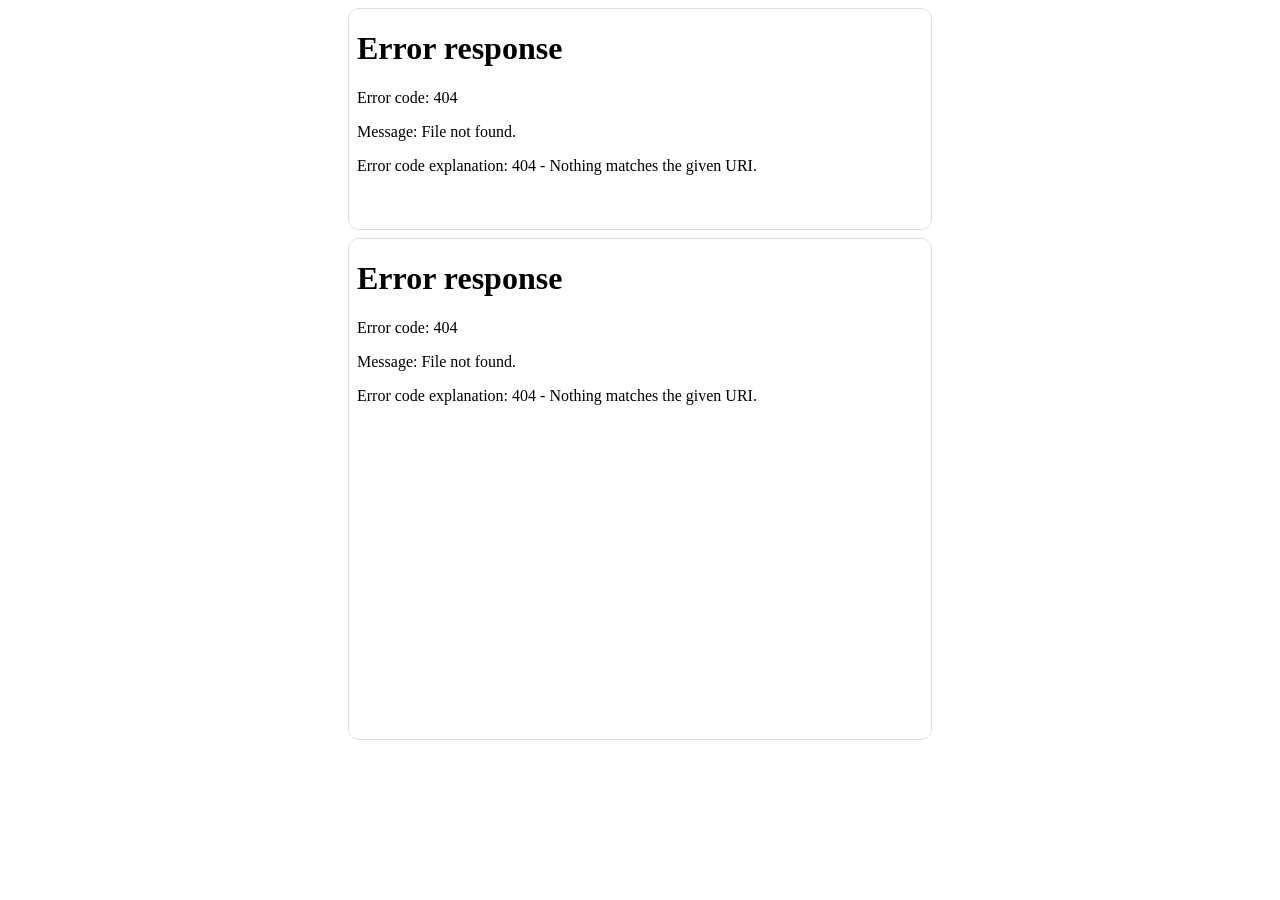
==== prototypes/phase1-review-shell/v0.7/index.html @ 96914268 "prototype: freeze Phase 1 final HTML interaction gate" ====
<!DOCTYPE html>
<html lang="en">
<head>
  <meta charset="UTF-8" />
  <meta name="viewport" content="width=device-width, initial-scale=1.0" />
  <title>KR Desktop Hub Final HTML Gate v0.7</title>
  <link rel="stylesheet" href="styles.css" />
</head>
<body>
  <main class="popup">
    <section class="widget-frame world-frame">
      <iframe id="worldFrame" title="KR World Time-Space prototype" src="../world_time_space_widget_prototype_v0.7/index.html"></iframe>
    </section>

    <section class="widget-frame trading-frame">
      <iframe id="tradingFrame" title="KR Trading Clock prototype" src="../trading_clock_widget_prototype_v0.5/index.html"></iframe>
    </section>
  </main>

  <section id="addCityOverlay" class="overlay" hidden aria-label="Add City chooser">
    <div class="chooser-card">
      <div class="chooser-head">
        <strong>Add city</strong>
        <button id="overlayClose" type="button">Close</button>
      </div>
      <input id="overlaySearch" class="chooser-search" type="search" placeholder="Search city or time zone" />
      <div id="overlayCityList" class="chooser-list"></div>
      <div id="overlayLimit" class="chooser-limit"></div>
    </div>
  </section>

  <script src="app.js"></script>
</body>
</html>
---- prototypes/phase1-review-shell/v0.7/styles.css ----
:root{
  --popup-width:600px;
  --world-default-height:220px;
  --trading-default-height:500px;
  --bg:#ffffff;
  --soft:#f5f7fa;
  --line:#d8dee7;
  --text:#18212b;
  --quiet:#8793a1
}
*{box-sizing:border-box}
html,body{
  margin:0;
  background:var(--bg);
  color:var(--text);
  font-family:Inter,Manrope,"Segoe UI",Arial,sans-serif
}
.popup{
  width:min(100vw,var(--popup-width));
  margin:0 auto;
  padding:8px;
  background:#fff
}
.widget-frame{
  overflow:hidden;
  border:1px solid var(--line);
  border-radius:11px;
  margin-bottom:8px;
  background:#fff
}
.widget-frame:last-child{margin-bottom:0}
iframe{
  display:block;
  width:100%;
  border:0;
  background:#fff
}
.world-frame iframe{height:var(--world-default-height)}
.trading-frame iframe{height:var(--trading-default-height)}
.overlay{
  position:fixed;
  inset:0;
  z-index:200;
  display:flex;
  align-items:flex-start;
  justify-content:center;
  padding-top:34px;
  background:rgba(30,40,52,.20)
}
.overlay[hidden]{display:none}
.chooser-card{
  width:min(440px,calc(100vw - 26px));
  max-height:min(560px,calc(100vh - 68px));
  overflow:auto;
  border:1px solid var(--line);
  border-radius:12px;
  padding:10px;
  background:#fff;
  box-shadow:0 18px 44px rgba(25,35,48,.24)
}
.chooser-head{
  display:flex;
  align-items:center;
  justify-content:space-between;
  gap:10px
}
button{
  border:1px solid var(--line);
  border-radius:8px;
  background:#fff;
  color:var(--text);
  padding:5px 7px;
  font:inherit;
  font-size:11px;
  cursor:pointer
}
button:hover{background:var(--soft)}
.chooser-search{
  width:100%;
  margin:9px 0 7px;
  border:1px solid var(--line);
  border-radius:8px;
  padding:8px 9px;
  font:inherit;
  font-size:12px
}
.chooser-list{display:grid;gap:3px}
.chooser-city{
  width:100%;
  border:0;
  border-radius:7px;
  padding:7px 8px;
  background:#fff;
  text-align:left
}
.chooser-city:hover{background:var(--soft)}
.chooser-city small{
  display:block;
  margin-top:2px;
  color:var(--quiet);
  font-size:9px
}
.chooser-limit{
  padding-top:7px;
  color:var(--quiet);
  font-size:9px
}
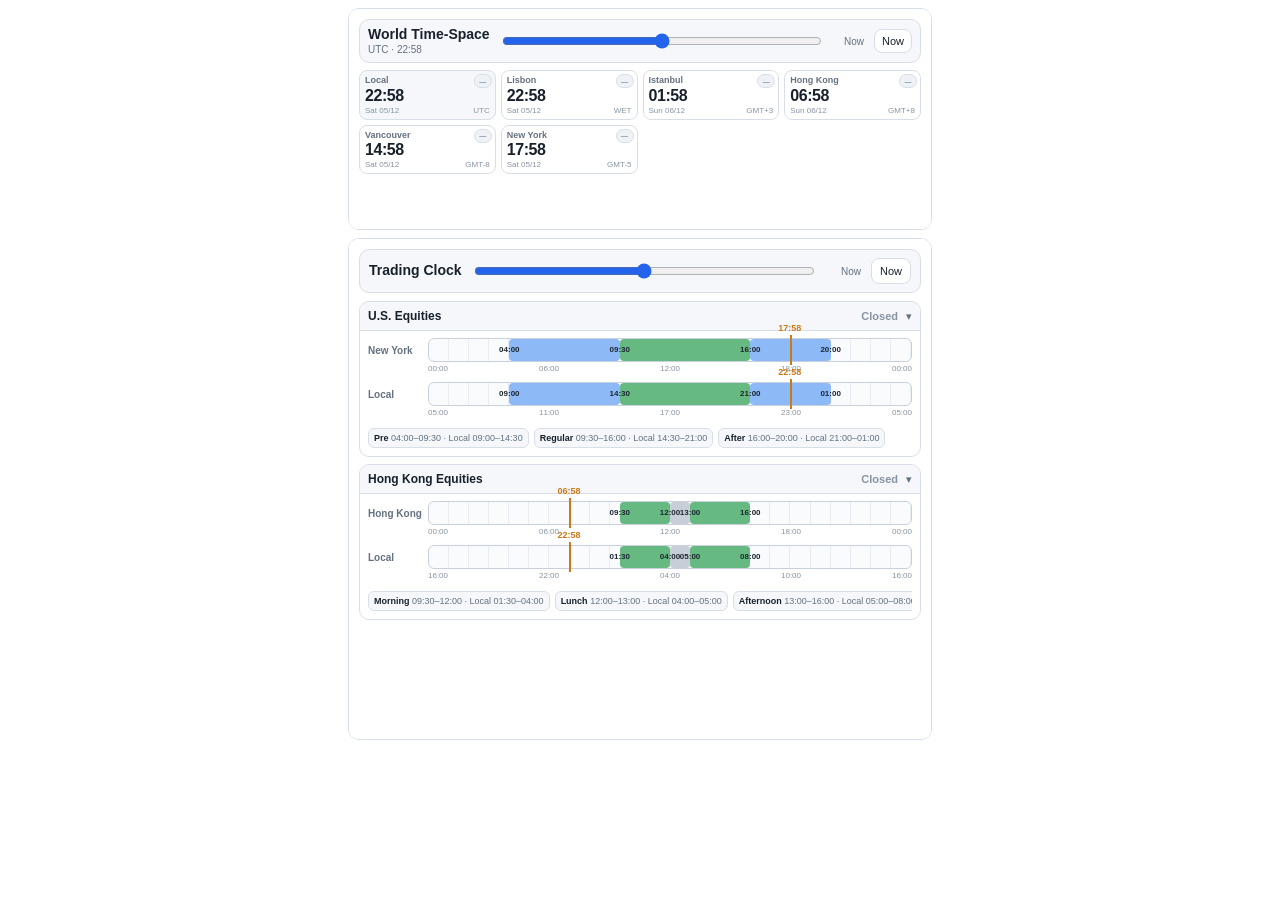
==== commit 83dad12b: "fix: correct Phase 1 review-shell iframe paths" ====
--- a/prototypes/phase1-review-shell/v0.7/index.html
+++ b/prototypes/phase1-review-shell/v0.7/index.html
@@ -9,11 +9,11 @@
 <body>
   <main class="popup">
     <section class="widget-frame world-frame">
-      <iframe id="worldFrame" title="KR World Time-Space prototype" src="../world_time_space_widget_prototype_v0.7/index.html"></iframe>
+      <iframe id="worldFrame" title="KR World Time-Space prototype" src="../../world-time-space-widget/v0.7/index.html"></iframe>
     </section>
 
     <section class="widget-frame trading-frame">
-      <iframe id="tradingFrame" title="KR Trading Clock prototype" src="../trading_clock_widget_prototype_v0.5/index.html"></iframe>
+      <iframe id="tradingFrame" title="KR Trading Clock prototype" src="../../trading-clock-widget/v0.5/index.html"></iframe>
     </section>
   </main>
 
